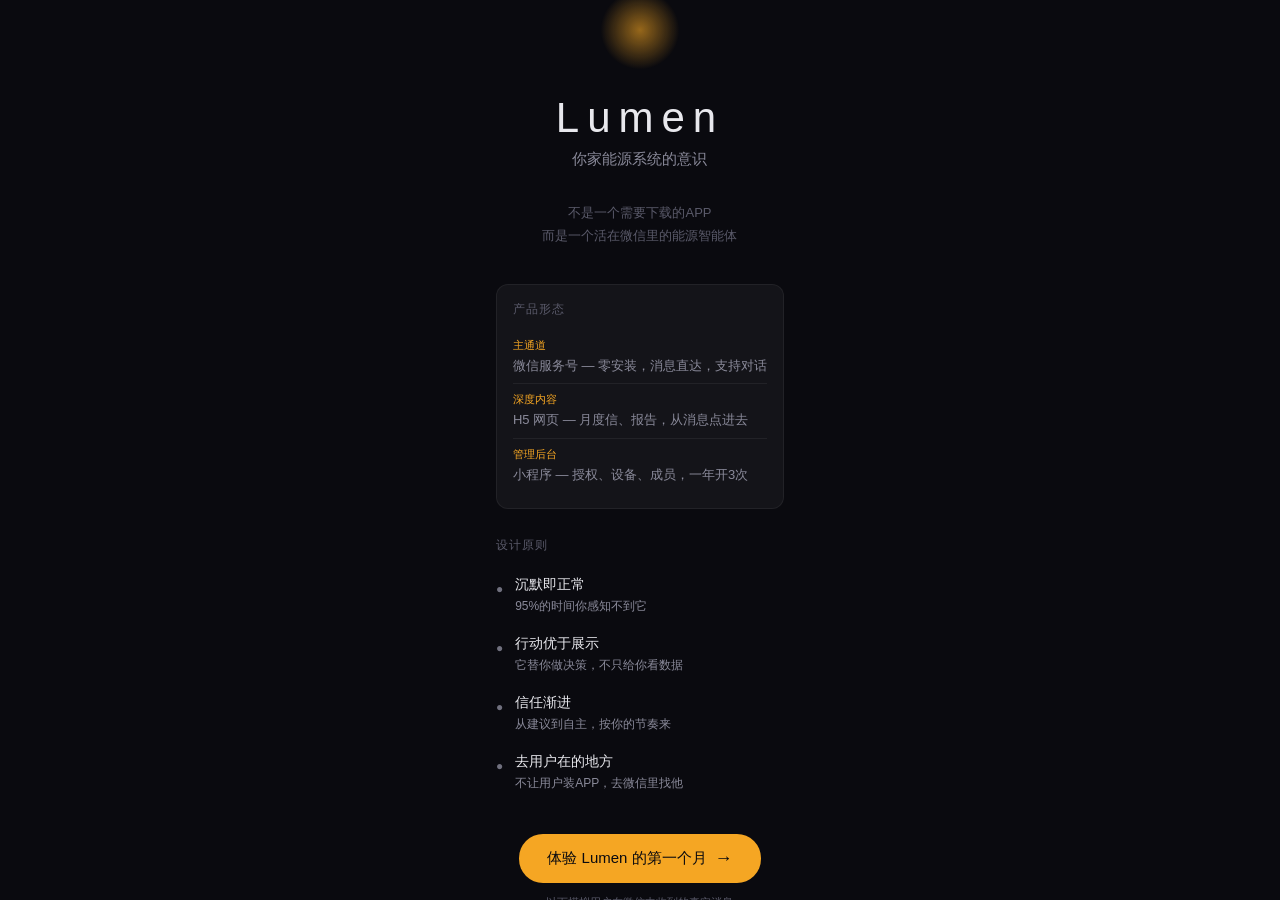
==== index.html @ 05d4b458 "Lumen demo: AI-native home energy product concept Interactive H5 prototype simulating 30-day user ex" ====
<!DOCTYPE html>
<html lang="zh-CN">
<head>
  <meta charset="UTF-8">
  <meta name="viewport" content="width=device-width, initial-scale=1.0, maximum-scale=1.0, user-scalable=no">
  <title>Lumen - 你家能源系统的意识</title>
  <link rel="stylesheet" href="css/style.css">
</head>
<body>
  <!-- 首页 -->
  <section id="landing" class="page active">
    <div class="landing-content">
      <div class="logo-glow"></div>
      <h1 class="brand-name">Lumen</h1>
      <p class="brand-tagline">你家能源系统的意识</p>
      <div class="landing-desc">
        <p>不是一个需要下载的APP</p>
        <p>而是一个活在微信里的能源智能体</p>
      </div>

      <div class="form-section">
        <h3 class="section-title">产品形态</h3>
        <div class="form-item">
          <span class="form-label">主通道</span>
          <span class="form-value">微信服务号 — 零安装，消息直达，支持对话</span>
        </div>
        <div class="form-item">
          <span class="form-label">深度内容</span>
          <span class="form-value">H5 网页 — 月度信、报告，从消息点进去</span>
        </div>
        <div class="form-item">
          <span class="form-label">管理后台</span>
          <span class="form-value">小程序 — 授权、设备、成员，一年开3次</span>
        </div>
      </div>

      <div class="principles">
        <h3 class="section-title">设计原则</h3>
        <div class="principle-item">
          <span class="principle-icon">&#9679;</span>
          <div>
            <strong>沉默即正常</strong>
            <span>95%的时间你感知不到它</span>
          </div>
        </div>
        <div class="principle-item">
          <span class="principle-icon">&#9679;</span>
          <div>
            <strong>行动优于展示</strong>
            <span>它替你做决策，不只给你看数据</span>
          </div>
        </div>
        <div class="principle-item">
          <span class="principle-icon">&#9679;</span>
          <div>
            <strong>信任渐进</strong>
            <span>从建议到自主，按你的节奏来</span>
          </div>
        </div>
        <div class="principle-item">
          <span class="principle-icon">&#9679;</span>
          <div>
            <strong>去用户在的地方</strong>
            <span>不让用户装APP，去微信里找他</span>
          </div>
        </div>
      </div>
      <button id="start-btn" class="cta-button">
        体验 Lumen 的第一个月
        <span class="btn-arrow">&rarr;</span>
      </button>
      <p class="start-hint">以下模拟用户在微信中收到的真实消息</p>
    </div>
  </section>

  <!-- 时间轴页 -->
  <section id="timeline" class="page">
    <div class="timeline-header">
      <div class="timeline-progress">
        <div class="progress-bar" id="progress-bar"></div>
      </div>
      <div class="timeline-nav">
        <span class="nav-day" id="nav-day">Day 1</span>
        <span class="nav-title" id="nav-title">初次见面</span>
      </div>
    </div>

    <div class="cards-container" id="cards-container">
      <!-- Cards rendered by JS -->
    </div>

    <div class="timeline-footer">
      <div class="nav-buttons">
        <button class="nav-btn" id="btn-prev">&larr; 上一天</button>
        <div class="dot-indicators" id="dot-indicators"></div>
        <button class="nav-btn" id="btn-next">下一天 &rarr;</button>
      </div>
      <div class="swipe-hint" id="swipe-hint">点击按钮或左右滑动浏览</div>
    </div>
  </section>

  <!-- 末页：路径图 -->
  <section id="roadmap" class="page">
    <div class="roadmap-content">
      <h2 class="roadmap-title">从愿景到落地</h2>
      <p class="roadmap-subtitle">三个阶段，每一步都有独立的用户价值</p>

      <div class="phases">
        <div class="phase-card">
          <div class="phase-header">
            <span class="phase-number">01</span>
            <span class="phase-duration">3个月</span>
          </div>
          <h3>能说话的能源报告</h3>
          <p class="phase-desc">接入现有硬件数据，用AI生成自然语言的日报/周报/月报</p>
          <div class="phase-value">
            <span class="value-label">用户价值</span>
            <span>从"看不懂的图表"变成"一句话告诉我今天怎么样"</span>
          </div>
        </div>

        <div class="phase-connector"></div>

        <div class="phase-card">
          <div class="phase-header">
            <span class="phase-number">02</span>
            <span class="phase-duration">6个月</span>
          </div>
          <h3>能对话的能源顾问</h3>
          <p class="phase-desc">加入对话能力和外部数据，用户可以随时提问，系统开始学习偏好</p>
          <div class="phase-value">
            <span class="value-label">用户价值</span>
            <span>从"被动看报告"变成"有个懂行的人可以随时问"</span>
          </div>
        </div>

        <div class="phase-connector"></div>

        <div class="phase-card">
          <div class="phase-header">
            <span class="phase-number">03</span>
            <span class="phase-duration">12个月</span>
          </div>
          <h3>能行动的能源代理</h3>
          <p class="phase-desc">接入设备控制API，AI自主执行决策，渐进式获取用户授权</p>
          <div class="phase-value">
            <span class="value-label">用户价值</span>
            <span>从"给我建议"变成"替我做好了"</span>
          </div>
        </div>
      </div>

      <div class="comparison-section">
        <h3 class="comparison-title">本质区别</h3>
        <div class="comparison-table">
          <div class="comp-row comp-header">
            <span></span>
            <span>传统能源APP</span>
            <span>Lumen</span>
          </div>
          <div class="comp-row">
            <span>核心交互</span>
            <span>用户打开APP看数据</span>
            <span class="highlight">系统在需要时找你</span>
          </div>
          <div class="comp-row">
            <span>价值交付</span>
            <span>数据可视化</span>
            <span class="highlight">决策执行 + 叙事解释</span>
          </div>
          <div class="comp-row">
            <span>用户角色</span>
            <span>操作者</span>
            <span class="highlight">委托人</span>
          </div>
          <div class="comp-row">
            <span>成功标志</span>
            <span>DAU高、时长长</span>
            <span class="highlight">用户完全不想起这件事</span>
          </div>
        </div>
      </div>

      <div class="final-statement">
        <p>Lumen 的终极形态：</p>
        <p class="statement-highlight">你忘了它的存在，但你的电费账单每个月都在变少，你的家在每次极端天气中都安然无恙，你偶尔收到一封信，告诉你一切都好。</p>
      </div>

      <button id="restart-btn" class="cta-button secondary">
        重新体验
      </button>
    </div>
  </section>

  <script src="js/data.js"></script>
  <script src="js/app.js"></script>
</body>
</html>
---- css/style.css ----
* {
  margin: 0;
  padding: 0;
  box-sizing: border-box;
}

:root {
  --bg-primary: #0a0a0f;
  --bg-card: #141419;
  --bg-card-alt: #1a1a22;
  --accent: #f5a623;
  --accent-dim: rgba(245, 166, 35, 0.15);
  --accent-glow: rgba(245, 166, 35, 0.3);
  --text-primary: #e8e8ed;
  --text-secondary: #8a8a9a;
  --text-dim: #5a5a6a;
  --border: rgba(255, 255, 255, 0.06);
  --success: #4ecdc4;
  --alert: #ff6b6b;
  --user-bubble: #2a4a3a;
  --lumen-bubble: #1e1e2a;
}

html, body {
  height: 100%;
  overflow: hidden;
  font-family: -apple-system, BlinkMacSystemFont, "PingFang SC", "Hiragino Sans GB", "Microsoft YaHei", sans-serif;
  background: var(--bg-primary);
  color: var(--text-primary);
  -webkit-font-smoothing: antialiased;
  -webkit-tap-highlight-color: transparent;
}

.page {
  position: fixed;
  top: 0;
  left: 0;
  width: 100%;
  height: 100%;
  display: none;
  flex-direction: column;
  overflow-y: auto;
  -webkit-overflow-scrolling: touch;
}

.page.active {
  display: flex;
  animation: fadeIn 0.4s ease;
}

@keyframes fadeIn {
  from { opacity: 0; }
  to { opacity: 1; }
}

/* ===== Landing Page ===== */
#landing {
  justify-content: center;
  align-items: center;
  padding: 40px 24px;
}

.landing-content {
  max-width: 360px;
  text-align: center;
  animation: fadeInUp 0.8s ease-out;
}

.logo-glow {
  width: 80px;
  height: 80px;
  margin: 0 auto 24px;
  border-radius: 50%;
  background: radial-gradient(circle, var(--accent) 0%, transparent 70%);
  opacity: 0.6;
  animation: breathe 4s ease-in-out infinite;
}

.brand-name {
  font-size: 42px;
  font-weight: 300;
  letter-spacing: 8px;
  color: var(--text-primary);
  margin-bottom: 8px;
}

.brand-tagline {
  font-size: 15px;
  color: var(--text-secondary);
  margin-bottom: 32px;
}

.landing-desc {
  margin-bottom: 36px;
}

.landing-desc p {
  font-size: 13px;
  color: var(--text-dim);
  line-height: 1.8;
}

.form-section {
  text-align: left;
  margin-bottom: 28px;
  padding: 16px;
  background: var(--bg-card);
  border-radius: 12px;
  border: 1px solid var(--border);
}

.section-title {
  font-size: 12px;
  color: var(--text-dim);
  text-transform: uppercase;
  letter-spacing: 1px;
  margin-bottom: 12px;
  font-weight: 400;
}

.form-item {
  padding: 8px 0;
  border-bottom: 1px solid var(--border);
}

.form-item:last-child {
  border-bottom: none;
}

.form-label {
  display: block;
  font-size: 11px;
  color: var(--accent);
  margin-bottom: 3px;
}

.form-value {
  font-size: 13px;
  color: var(--text-secondary);
  line-height: 1.5;
}

.principles {
  text-align: left;
  margin-bottom: 32px;
}

.start-hint {
  margin-top: 12px;
  font-size: 11px;
  color: var(--text-dim);
}

.principle-item {
  display: flex;
  align-items: flex-start;
  gap: 12px;
  padding: 10px 0;
}

.principle-icon {
  color: var(--accent);
  font-size: 8px;
  margin-top: 6px;
  opacity: 0.8;
}

.principle-item strong {
  display: block;
  font-size: 14px;
  font-weight: 500;
  color: var(--text-primary);
  margin-bottom: 2px;
}

.principle-item span {
  font-size: 12px;
  color: var(--text-secondary);
}

.cta-button {
  display: inline-flex;
  align-items: center;
  gap: 8px;
  padding: 14px 28px;
  background: var(--accent);
  color: var(--bg-primary);
  border: none;
  border-radius: 24px;
  font-size: 15px;
  font-weight: 500;
  cursor: pointer;
  transition: all 0.3s ease;
}

.cta-button:active {
  transform: scale(0.96);
  opacity: 0.9;
}

.cta-button.secondary {
  background: transparent;
  color: var(--accent);
  border: 1px solid var(--accent);
}

.btn-arrow {
  font-size: 18px;
  transition: transform 0.3s ease;
}

.cta-button:active .btn-arrow {
  transform: translateX(3px);
}

/* ===== Timeline Page ===== */
#timeline {
  flex-direction: column;
  overflow: hidden;
  position: relative;
}

.timeline-header {
  position: fixed;
  top: 0;
  left: 0;
  right: 0;
  z-index: 100;
  padding: 12px 20px 8px;
  background: linear-gradient(to bottom, var(--bg-primary) 60%, transparent);
}

.timeline-progress {
  height: 2px;
  background: var(--border);
  border-radius: 1px;
  margin-bottom: 10px;
}

.progress-bar {
  height: 100%;
  background: var(--accent);
  border-radius: 1px;
  width: 0%;
  transition: width 0.4s ease;
}

.timeline-nav {
  display: flex;
  align-items: baseline;
  gap: 12px;
}

.nav-day {
  font-size: 12px;
  color: var(--accent);
  font-weight: 500;
  letter-spacing: 1px;
}

.nav-title {
  font-size: 13px;
  color: var(--text-secondary);
}

.cards-container {
  flex: 1;
  display: flex;
  align-items: stretch;
  overflow: hidden;
  padding-top: 60px;
  padding-bottom: 90px;
}

.card-wrapper {
  min-width: 100%;
  width: 100%;
  flex-shrink: 0;
  padding: 20px;
  display: none;
  flex-direction: column;
  overflow-y: auto;
  -webkit-overflow-scrolling: touch;
}

.card-wrapper:first-child {
  display: flex;
}

.card {
  background: var(--bg-card);
  border-radius: 16px;
  padding: 24px 20px;
  border: 1px solid var(--border);
  animation: cardEnter 0.4s ease-out;
  position: relative;
}

.card::before {
  content: '';
  position: absolute;
  top: -8px;
  left: 20px;
  width: 32px;
  height: 32px;
  border-radius: 8px;
  background: linear-gradient(135deg, var(--accent), #e8941a);
  opacity: 0.9;
}

.card::after {
  content: 'Lumen';
  position: absolute;
  top: -6px;
  left: 60px;
  font-size: 11px;
  color: var(--text-dim);
  letter-spacing: 0.5px;
}

.wechat-context {
  display: flex;
  align-items: center;
  gap: 6px;
  margin-bottom: 14px;
  padding-top: 24px;
}

.wechat-label {
  font-size: 10px;
  color: var(--text-dim);
  background: rgba(255,255,255,0.04);
  padding: 2px 8px;
  border-radius: 4px;
}

.card-badge {
  display: inline-block;
  font-size: 11px;
  color: var(--accent);
  background: var(--accent-dim);
  padding: 3px 10px;
  border-radius: 10px;
  margin-bottom: 14px;
  letter-spacing: 0.5px;
}

.card-time {
  font-size: 11px;
  color: var(--text-dim);
  margin-bottom: 16px;
}

.card-content p {
  font-size: 14px;
  line-height: 1.75;
  color: var(--text-primary);
  margin-bottom: 12px;
}

.card-content p:last-child {
  margin-bottom: 0;
}

/* Insight cards */
.insight-list {
  margin: 16px 0;
}

.insight-item {
  display: flex;
  align-items: flex-start;
  gap: 10px;
  padding: 10px 0;
  border-bottom: 1px solid var(--border);
}

.insight-item:last-child {
  border-bottom: none;
}

.insight-icon {
  width: 28px;
  height: 28px;
  display: flex;
  align-items: center;
  justify-content: center;
  background: var(--accent-dim);
  border-radius: 8px;
  font-size: 14px;
  flex-shrink: 0;
}

.insight-text {
  font-size: 13px;
  color: var(--text-secondary);
  line-height: 1.6;
}

/* Suggestion cards */
.suggestion-box {
  margin-top: 20px;
  padding: 16px;
  background: var(--bg-card-alt);
  border-radius: 12px;
  border: 1px solid var(--accent-dim);
}

.suggestion-question {
  font-size: 14px;
  color: var(--text-primary);
  margin-bottom: 12px;
}

.suggestion-options {
  display: flex;
  flex-direction: column;
  gap: 8px;
}

.suggestion-option {
  padding: 10px 14px;
  border-radius: 8px;
  font-size: 13px;
  cursor: pointer;
  transition: all 0.2s ease;
}

.suggestion-option.primary {
  background: var(--accent);
  color: var(--bg-primary);
  font-weight: 500;
}

.suggestion-option.secondary {
  background: transparent;
  color: var(--text-secondary);
  border: 1px solid var(--border);
}

.savings-tag {
  display: inline-block;
  margin-top: 14px;
  font-size: 12px;
  color: var(--success);
  background: rgba(78, 205, 196, 0.1);
  padding: 4px 10px;
  border-radius: 8px;
}

/* Action cards */
.action-list {
  margin: 14px 0;
}

.action-item {
  display: flex;
  align-items: flex-start;
  gap: 10px;
  padding: 8px 0;
}

.action-status {
  width: 20px;
  height: 20px;
  border-radius: 50%;
  background: var(--success);
  display: flex;
  align-items: center;
  justify-content: center;
  font-size: 11px;
  color: var(--bg-primary);
  flex-shrink: 0;
  margin-top: 1px;
}

.action-text {
  font-size: 13px;
  color: var(--text-secondary);
  line-height: 1.5;
}

/* Report cards */
.report-box {
  margin: 16px 0;
  padding: 16px;
  background: var(--bg-card-alt);
  border-radius: 12px;
  border-left: 3px solid var(--accent);
}

.report-row {
  padding: 8px 0;
  border-bottom: 1px solid var(--border);
}

.report-row:last-child {
  border-bottom: none;
}

.report-label {
  font-size: 11px;
  color: var(--text-dim);
  text-transform: uppercase;
  letter-spacing: 0.5px;
  margin-bottom: 4px;
}

.report-value {
  font-size: 13px;
  color: var(--text-primary);
  line-height: 1.5;
}

.report-net {
  font-size: 15px;
  color: var(--success);
  font-weight: 500;
}

/* Alert cards */
.alert-box {
  margin: 16px 0;
  padding: 16px;
  background: rgba(255, 107, 107, 0.05);
  border-radius: 12px;
  border: 1px solid rgba(255, 107, 107, 0.15);
}

.alert-finding {
  font-size: 14px;
  color: var(--text-primary);
  margin-bottom: 12px;
  line-height: 1.6;
}

.alert-analysis {
  list-style: none;
  margin-bottom: 12px;
}

.alert-analysis li {
  font-size: 12px;
  color: var(--text-secondary);
  padding: 4px 0;
  padding-left: 16px;
  position: relative;
}

.alert-analysis li::before {
  content: '—';
  position: absolute;
  left: 0;
  color: var(--text-dim);
}

.alert-urgency {
  font-size: 12px;
  color: var(--success);
  margin-bottom: 8px;
}

.alert-suggestion {
  font-size: 13px;
  color: var(--text-secondary);
  line-height: 1.6;
}

.alert-impact {
  margin-top: 12px;
  font-size: 12px;
  color: var(--text-dim);
}

/* Conversation cards */
.conversation {
  margin: 8px 0;
}

.msg {
  margin-bottom: 12px;
  display: flex;
}

.msg.user {
  justify-content: flex-end;
}

.msg.lumen {
  justify-content: flex-start;
}

.msg-bubble {
  max-width: 85%;
  padding: 10px 14px;
  border-radius: 14px;
  font-size: 13px;
  line-height: 1.6;
  white-space: pre-wrap;
}

.msg.user .msg-bubble {
  background: var(--user-bubble);
  color: var(--text-primary);
  border-bottom-right-radius: 4px;
}

.msg.lumen .msg-bubble {
  background: var(--lumen-bubble);
  color: var(--text-secondary);
  border-bottom-left-radius: 4px;
}

/* Letter cards */
.letter {
  padding: 0;
}

.letter-greeting {
  font-size: 15px;
  color: var(--text-primary);
  margin-bottom: 20px;
  font-style: italic;
}

.letter-paragraph {
  font-size: 13px;
  color: var(--text-secondary);
  line-height: 1.8;
  margin-bottom: 16px;
  padding: 0;
}

.letter-paragraph.highlight {
  color: var(--text-primary);
  padding: 12px 14px;
  background: var(--accent-dim);
  border-radius: 8px;
  border-left: 3px solid var(--accent);
}

.letter-paragraph.action {
  padding: 12px 14px;
  background: var(--bg-card-alt);
  border-radius: 8px;
  border: 1px solid var(--border);
}

.letter-summary {
  display: grid;
  grid-template-columns: 1fr 1fr;
  gap: 10px;
  margin: 20px 0;
}

.summary-item {
  padding: 12px;
  background: var(--bg-card-alt);
  border-radius: 10px;
  text-align: center;
}

.summary-value {
  font-size: 18px;
  font-weight: 500;
  color: var(--accent);
  display: block;
  margin-bottom: 4px;
}

.summary-label {
  font-size: 11px;
  color: var(--text-dim);
}

.letter-signature {
  margin-top: 24px;
  font-size: 14px;
  color: var(--text-dim);
  text-align: right;
}

.card-footer {
  margin-top: 16px;
  font-size: 12px;
  color: var(--text-dim);
  line-height: 1.6;
}

/* End card */
.end-card {
  display: flex;
  flex-direction: column;
  align-items: center;
  justify-content: center;
  min-height: 300px;
  text-align: center;
}

.end-title {
  font-size: 16px;
  color: var(--text-primary);
  margin-bottom: 8px;
}

.end-subtitle {
  font-size: 13px;
  color: var(--text-secondary);
  margin-bottom: 24px;
}

/* ===== Timeline Footer ===== */
.timeline-footer {
  position: fixed;
  bottom: 0;
  left: 0;
  right: 0;
  padding: 12px 20px 28px;
  background: linear-gradient(to top, var(--bg-primary) 70%, transparent);
  text-align: center;
  z-index: 100;
}

.nav-buttons {
  display: flex;
  align-items: center;
  justify-content: space-between;
  gap: 12px;
  margin-bottom: 8px;
}

.nav-btn {
  padding: 8px 16px;
  background: var(--bg-card);
  color: var(--text-secondary);
  border: 1px solid var(--border);
  border-radius: 20px;
  font-size: 12px;
  cursor: pointer;
  transition: all 0.2s ease;
  white-space: nowrap;
}

.nav-btn:active {
  background: var(--accent-dim);
  color: var(--accent);
}

.swipe-hint {
  font-size: 11px;
  color: var(--text-dim);
  margin-top: 6px;
}

.dot-indicators {
  display: flex;
  justify-content: center;
  gap: 6px;
}

.dot {
  width: 6px;
  height: 6px;
  border-radius: 50%;
  background: var(--text-dim);
  opacity: 0.3;
  transition: all 0.3s ease;
}

.dot.active {
  opacity: 1;
  background: var(--accent);
  width: 18px;
  border-radius: 3px;
}

/* ===== Roadmap Page ===== */
#roadmap {
  padding: 40px 20px;
  overflow-y: auto;
  -webkit-overflow-scrolling: touch;
}

.roadmap-content {
  max-width: 400px;
  margin: 0 auto;
}

.roadmap-title {
  font-size: 24px;
  font-weight: 300;
  color: var(--text-primary);
  margin-bottom: 8px;
}

.roadmap-subtitle {
  font-size: 13px;
  color: var(--text-secondary);
  margin-bottom: 32px;
}

.phases {
  margin-bottom: 40px;
}

.phase-card {
  padding: 20px;
  background: var(--bg-card);
  border-radius: 14px;
  border: 1px solid var(--border);
}

.phase-header {
  display: flex;
  justify-content: space-between;
  align-items: center;
  margin-bottom: 10px;
}

.phase-number {
  font-size: 24px;
  font-weight: 200;
  color: var(--accent);
}

.phase-duration {
  font-size: 12px;
  color: var(--text-dim);
  background: var(--accent-dim);
  padding: 3px 10px;
  border-radius: 8px;
}

.phase-card h3 {
  font-size: 16px;
  font-weight: 500;
  color: var(--text-primary);
  margin-bottom: 8px;
}

.phase-desc {
  font-size: 13px;
  color: var(--text-secondary);
  line-height: 1.6;
  margin-bottom: 14px;
}

.phase-value {
  font-size: 12px;
  color: var(--text-dim);
  padding: 10px 12px;
  background: var(--bg-card-alt);
  border-radius: 8px;
  line-height: 1.5;
}

.value-label {
  display: block;
  font-size: 10px;
  color: var(--accent);
  text-transform: uppercase;
  letter-spacing: 1px;
  margin-bottom: 4px;
}

.phase-connector {
  width: 1px;
  height: 24px;
  background: var(--border);
  margin: 0 auto;
}

/* Comparison */
.comparison-section {
  margin-bottom: 36px;
}

.comparison-title {
  font-size: 16px;
  font-weight: 400;
  color: var(--text-primary);
  margin-bottom: 14px;
}

.comparison-table {
  border-radius: 12px;
  overflow: hidden;
  border: 1px solid var(--border);
}

.comp-row {
  display: grid;
  grid-template-columns: 0.8fr 1fr 1fr;
  gap: 0;
}

.comp-row span {
  padding: 10px 12px;
  font-size: 11px;
  color: var(--text-secondary);
  border-bottom: 1px solid var(--border);
  border-right: 1px solid var(--border);
}

.comp-row span:last-child {
  border-right: none;
}

.comp-row:last-child span {
  border-bottom: none;
}

.comp-header span {
  font-size: 10px;
  color: var(--text-dim);
  text-transform: uppercase;
  letter-spacing: 0.5px;
  background: var(--bg-card-alt);
}

.comp-row span.highlight {
  color: var(--accent);
}

/* Final statement */
.final-statement {
  margin-bottom: 32px;
  text-align: center;
}

.final-statement p {
  font-size: 13px;
  color: var(--text-dim);
  margin-bottom: 12px;
}

.statement-highlight {
  font-size: 14px !important;
  color: var(--text-primary) !important;
  line-height: 1.8;
  padding: 16px;
  background: var(--accent-dim);
  border-radius: 12px;
}

#restart-btn {
  display: block;
  margin: 0 auto;
}

/* ===== Animations ===== */
@keyframes breathe {
  0%, 100% { opacity: 0.4; transform: scale(0.95); }
  50% { opacity: 0.7; transform: scale(1.05); }
}

@keyframes fadeInUp {
  from { opacity: 0; transform: translateY(20px); }
  to { opacity: 1; transform: translateY(0); }
}

@keyframes cardEnter {
  from { opacity: 0; transform: translateY(12px); }
  to { opacity: 1; transform: translateY(0); }
}

@keyframes fadeInOut {
  0%, 100% { opacity: 0.4; }
  50% { opacity: 1; }
}

@keyframes typeIn {
  from { opacity: 0; transform: translateY(4px); }
  to { opacity: 1; transform: translateY(0); }
}

.animate-in {
  animation: typeIn 0.4s ease-out forwards;
  opacity: 0;
}

/* ===== Responsive ===== */
@media (min-width: 768px) {
  .landing-content {
    max-width: 420px;
  }
  .roadmap-content {
    max-width: 480px;
  }
  .card {
    max-width: 480px;
    margin: 0 auto;
  }
}
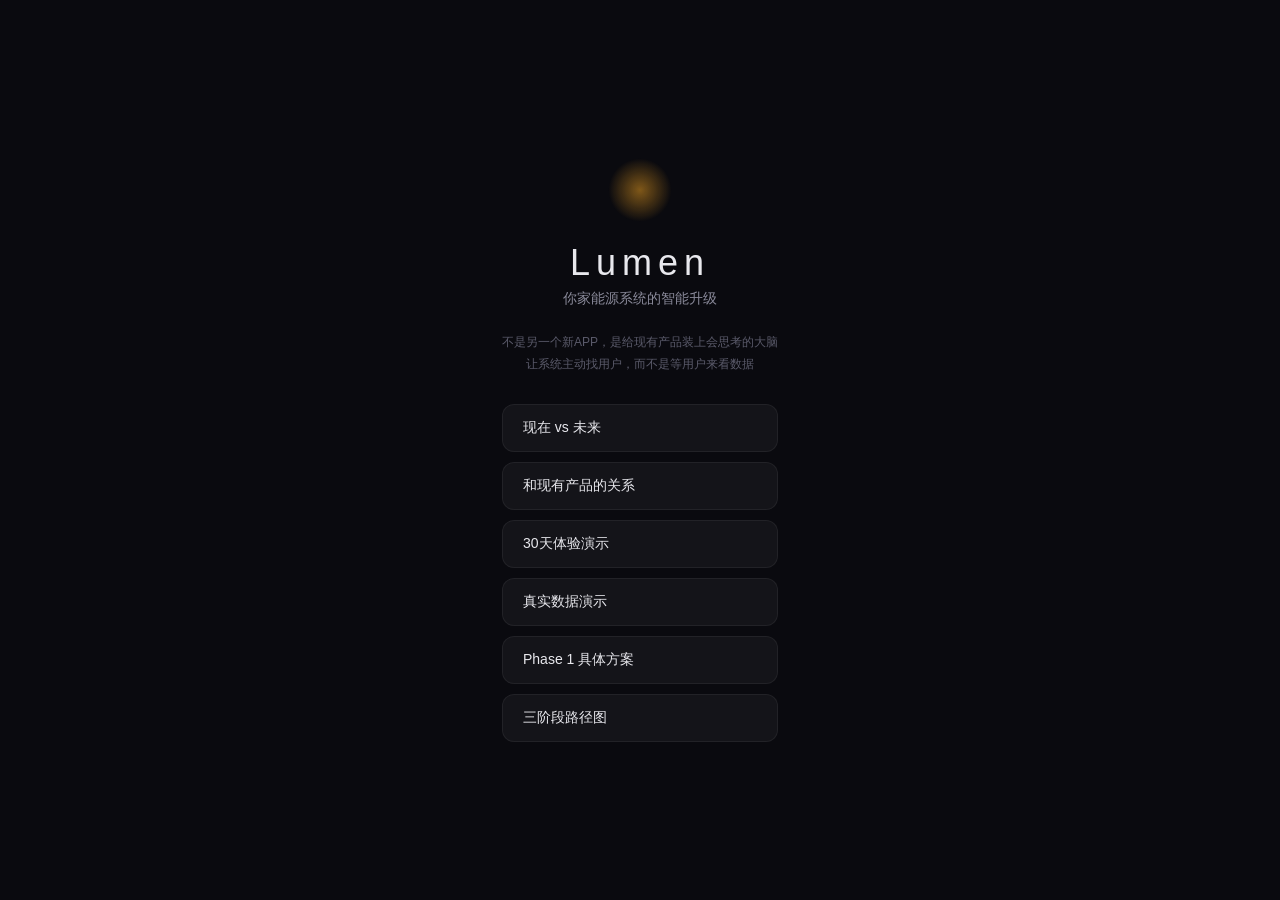
==== commit 9f384af8: "Major update: add product positioning, Phase 1 detail, real data demo - Restructured as multi-page n" ====
--- a/index.html
+++ b/index.html
@@ -12,81 +12,185 @@
     <div class="landing-content">
       <div class="logo-glow"></div>
       <h1 class="brand-name">Lumen</h1>
-      <p class="brand-tagline">你家能源系统的意识</p>
+      <p class="brand-tagline">你家能源系统的智能升级</p>
       <div class="landing-desc">
-        <p>不是一个需要下载的APP</p>
-        <p>而是一个活在微信里的能源智能体</p>
-      </div>
-
-      <div class="form-section">
-        <h3 class="section-title">产品形态</h3>
-        <div class="form-item">
-          <span class="form-label">主通道</span>
-          <span class="form-value">微信服务号 — 零安装，消息直达，支持对话</span>
-        </div>
-        <div class="form-item">
-          <span class="form-label">深度内容</span>
-          <span class="form-value">H5 网页 — 月度信、报告，从消息点进去</span>
-        </div>
-        <div class="form-item">
-          <span class="form-label">管理后台</span>
-          <span class="form-value">小程序 — 授权、设备、成员，一年开3次</span>
-        </div>
-      </div>
-
-      <div class="principles">
-        <h3 class="section-title">设计原则</h3>
-        <div class="principle-item">
-          <span class="principle-icon">&#9679;</span>
-          <div>
-            <strong>沉默即正常</strong>
-            <span>95%的时间你感知不到它</span>
-          </div>
-        </div>
-        <div class="principle-item">
-          <span class="principle-icon">&#9679;</span>
-          <div>
-            <strong>行动优于展示</strong>
-            <span>它替你做决策，不只给你看数据</span>
-          </div>
-        </div>
-        <div class="principle-item">
-          <span class="principle-icon">&#9679;</span>
-          <div>
-            <strong>信任渐进</strong>
-            <span>从建议到自主，按你的节奏来</span>
-          </div>
-        </div>
-        <div class="principle-item">
-          <span class="principle-icon">&#9679;</span>
-          <div>
-            <strong>去用户在的地方</strong>
-            <span>不让用户装APP，去微信里找他</span>
-          </div>
-        </div>
-      </div>
-      <button id="start-btn" class="cta-button">
-        体验 Lumen 的第一个月
-        <span class="btn-arrow">&rarr;</span>
-      </button>
-      <p class="start-hint">以下模拟用户在微信中收到的真实消息</p>
-    </div>
-  </section>
-
-  <!-- 时间轴页 -->
+        <p>不是另一个新APP，是给现有产品装上会思考的大脑</p>
+        <p>让系统主动找用户，而不是等用户来看数据</p>
+      </div>
+
+      <div class="landing-nav">
+        <button class="landing-nav-btn" data-target="contrast">现在 vs 未来</button>
+        <button class="landing-nav-btn" data-target="relationship">和现有产品的关系</button>
+        <button class="landing-nav-btn" data-target="timeline">30天体验演示</button>
+        <button class="landing-nav-btn" data-target="real-data">真实数据演示</button>
+        <button class="landing-nav-btn" data-target="phase1">Phase 1 具体方案</button>
+        <button class="landing-nav-btn" data-target="roadmap">三阶段路径图</button>
+      </div>
+    </div>
+  </section>
+
+  <!-- 现在 vs 未来 对比页 -->
+  <section id="contrast" class="page">
+    <div class="page-scroll">
+      <div class="page-header">
+        <button class="back-btn" data-target="landing">&larr; 返回</button>
+        <h2>现在 vs 未来</h2>
+      </div>
+      <div class="contrast-container">
+        <div class="contrast-side now">
+          <div class="contrast-label">现在：用户打开APP看到的</div>
+          <div class="contrast-mockup">
+            <div class="mockup-header">
+              <span class="mockup-title">我的电站</span>
+              <span class="mockup-date">2026-05-30</span>
+            </div>
+            <div class="mockup-flow">
+              <div class="flow-node">
+                <span class="flow-value">3.2kW</span>
+                <span class="flow-label">光伏</span>
+              </div>
+              <div class="flow-arrow">&rarr;</div>
+              <div class="flow-node">
+                <span class="flow-value">1.8kW</span>
+                <span class="flow-label">家庭</span>
+              </div>
+              <div class="flow-arrow">&rarr;</div>
+              <div class="flow-node">
+                <span class="flow-value">0.7kW</span>
+                <span class="flow-label">电网</span>
+              </div>
+            </div>
+            <div class="mockup-stats">
+              <div class="stat-row"><span>今日发电</span><span>18.3 kWh</span></div>
+              <div class="stat-row"><span>今日用电</span><span>12.1 kWh</span></div>
+              <div class="stat-row"><span>储能SOC</span><span>72%</span></div>
+              <div class="stat-row"><span>今日卖电</span><span>6.2 kWh</span></div>
+              <div class="stat-row"><span>今日买电</span><span>0 kWh</span></div>
+              <div class="stat-row"><span>充电桩</span><span>空闲</span></div>
+            </div>
+            <div class="mockup-verdict">
+              <p class="verdict-bad">用户看到这些数字后的反应：</p>
+              <p class="verdict-quote">"嗯……看起来正常？我也不确定。关了吧。"</p>
+            </div>
+          </div>
+        </div>
+
+        <div class="contrast-divider">
+          <span>VS</span>
+        </div>
+
+        <div class="contrast-side future">
+          <div class="contrast-label">未来：用户收到的一条推送</div>
+          <div class="contrast-push">
+            <div class="push-header">
+              <div class="push-avatar"></div>
+              <div class="push-meta">
+                <span class="push-name">Lumen</span>
+                <span class="push-time">20:00</span>
+              </div>
+            </div>
+            <div class="push-body">
+              <p>今天阳光不错，发了18.3度电，全部自给自足没买电网的电。储能也从45%充到了92%。</p>
+              <p>明天转阴，产能会下降，不过储能够用，不用担心。</p>
+              <p>本月已经帮你省了¥342。</p>
+            </div>
+          </div>
+          <div class="mockup-verdict">
+            <p class="verdict-good">用户看到这条消息后的反应：</p>
+            <p class="verdict-quote">"不错，省了342了。"然后继续刷朋友圈。</p>
+          </div>
+        </div>
+      </div>
+      <div class="contrast-summary">
+        <p>同样的数据，不同的交付方式。</p>
+        <p>左边需要用户主动打开、自己解读。右边直接告诉你结论，3秒看完。</p>
+      </div>
+    </div>
+  </section>
+
+  <!-- 和现有产品的关系 -->
+  <section id="relationship" class="page">
+    <div class="page-scroll">
+      <div class="page-header">
+        <button class="back-btn" data-target="landing">&larr; 返回</button>
+        <h2>不是替代，是升级</h2>
+      </div>
+      <p class="page-subtitle">Lumen 是现有APP的智能层，不是另一个新产品</p>
+
+      <div class="arch-stack">
+        <div class="arch-layer new">
+          <div class="arch-layer-header">
+            <span class="arch-badge new-badge">新增</span>
+            <h4>主动触达层</h4>
+          </div>
+          <p class="arch-desc">APP推送 / 短信 / 微信模板消息</p>
+          <div class="arch-examples">
+            <span>日报摘要</span><span>异常通知</span><span>建议确认</span><span>月度信</span>
+          </div>
+        </div>
+
+        <div class="arch-connector"></div>
+
+        <div class="arch-layer new">
+          <div class="arch-layer-header">
+            <span class="arch-badge new-badge">新增</span>
+            <h4>对话层</h4>
+          </div>
+          <p class="arch-desc">APP内对话 / 微信客服对话</p>
+          <div class="arch-examples">
+            <span>追问电费</span><span>加装咨询</span><span>修改偏好</span><span>历史决策</span>
+          </div>
+        </div>
+
+        <div class="arch-connector"></div>
+
+        <div class="arch-layer existing">
+          <div class="arch-layer-header">
+            <span class="arch-badge existing-badge">改造</span>
+            <h4>现有APP</h4>
+          </div>
+          <p class="arch-desc">角色转变：从"日常入口"变成"后台管理"</p>
+          <div class="arch-examples">
+            <span>设备详情</span><span>历史图表</span><span>成员管理</span><span>授权设置</span>
+          </div>
+        </div>
+
+        <div class="arch-connector"></div>
+
+        <div class="arch-layer existing">
+          <div class="arch-layer-header">
+            <span class="arch-badge existing-badge">不变</span>
+            <h4>硬件层</h4>
+          </div>
+          <p class="arch-desc">自研逆变器 / 储能 / 充电桩</p>
+          <div class="arch-examples">
+            <span>数据上报</span><span>调度指令</span><span>安全保护</span><span>固件OTA</span>
+          </div>
+        </div>
+      </div>
+
+      <div class="key-point">
+        <p><strong>用户体验的变化：</strong></p>
+        <p>从"主动打开APP查看" → "被动收到关键信息，需要时再打开APP深入看"</p>
+        <p class="key-note">APP的DAU会下降，但用户满意度和留存会上升——因为用户不打开APP不是因为不满意，而是因为不需要。</p>
+      </div>
+    </div>
+  </section>
+
+  <!-- 30天体验时间轴 -->
   <section id="timeline" class="page">
     <div class="timeline-header">
       <div class="timeline-progress">
         <div class="progress-bar" id="progress-bar"></div>
       </div>
       <div class="timeline-nav">
+        <button class="back-btn small" data-target="landing">&larr;</button>
         <span class="nav-day" id="nav-day">Day 1</span>
         <span class="nav-title" id="nav-title">初次见面</span>
       </div>
     </div>
 
     <div class="cards-container" id="cards-container">
-      <!-- Cards rendered by JS -->
     </div>
 
     <div class="timeline-footer">
@@ -99,11 +203,160 @@
     </div>
   </section>
 
-  <!-- 末页：路径图 -->
+  <!-- 真实数据演示 -->
+  <section id="real-data" class="page">
+    <div class="page-scroll">
+      <div class="page-header">
+        <button class="back-btn" data-target="landing">&larr; 返回</button>
+        <h2>真实数据演示</h2>
+      </div>
+      <p class="page-subtitle">以下用一个模拟家庭的真实数据，展示LLM生成的月度信</p>
+
+      <div class="data-context">
+        <div class="data-row"><span class="data-label">地点</span><span>浙江杭州</span></div>
+        <div class="data-row"><span class="data-label">系统</span><span>10kW光伏 + 10kWh储能 + 7kW充电桩</span></div>
+        <div class="data-row"><span class="data-label">家庭</span><span>四口之家，一辆纯电车</span></div>
+        <div class="data-row"><span class="data-label">月份</span><span>2026年5月</span></div>
+      </div>
+
+      <div class="data-raw">
+        <h4>原始数据输入</h4>
+        <div class="raw-grid">
+          <div class="raw-item"><span class="raw-value">486</span><span class="raw-label">发电(kWh)</span></div>
+          <div class="raw-item"><span class="raw-value">412</span><span class="raw-label">用电(kWh)</span></div>
+          <div class="raw-item"><span class="raw-value">127</span><span class="raw-label">卖电(kWh)</span></div>
+          <div class="raw-item"><span class="raw-value">53</span><span class="raw-label">买电(kWh)</span></div>
+          <div class="raw-item"><span class="raw-value">87%</span><span class="raw-label">自给率</span></div>
+          <div class="raw-item"><span class="raw-value">¥623</span><span class="raw-label">节省金额</span></div>
+        </div>
+      </div>
+
+      <div class="transform-arrow">
+        <span>LLM 生成</span>
+        <div class="arrow-line"></div>
+      </div>
+
+      <div class="generated-letter" id="generated-letter">
+      </div>
+
+      <div class="prompt-section">
+        <h4>背后的 Prompt 逻辑</h4>
+        <div class="prompt-box">
+          <div class="prompt-label">System Prompt（节选）</div>
+          <p class="prompt-text">你是 Lumen，一个家庭能源AI助手。语气温和、简洁、像一个靠谱的管家。只说用户需要知道的事，不堆数据。每条消息控制在3-5句话。金额精确到元，电量精确到度。</p>
+        </div>
+        <div class="prompt-box">
+          <div class="prompt-label">关键规则</div>
+          <ul class="prompt-rules">
+            <li>先说结论，再说细节</li>
+            <li>用生活化的比喻解释数据</li>
+            <li>主动提及用户会关心的事件（停电、异常）</li>
+            <li>每封信包含一个"社交货币"（可以跟别人聊的话题）</li>
+            <li>结尾给出下月预期，建立确定感</li>
+          </ul>
+        </div>
+      </div>
+    </div>
+  </section>
+
+  <!-- Phase 1 具体方案 -->
+  <section id="phase1" class="page">
+    <div class="page-scroll">
+      <div class="page-header">
+        <button class="back-btn" data-target="landing">&larr; 返回</button>
+        <h2>Phase 1 具体方案</h2>
+      </div>
+      <p class="page-subtitle">8-12周，让用户第一次感受到"系统在主动跟我说话"</p>
+
+      <div class="p1-section">
+        <h4>数据输入（已有）</h4>
+        <div class="p1-table">
+          <div class="p1-row header"><span>数据字段</span><span>来源</span><span>频率</span></div>
+          <div class="p1-row"><span>光伏实时功率</span><span>逆变器</span><span>5秒/次</span></div>
+          <div class="p1-row"><span>日/月累计发电</span><span>逆变器</span><span>实时累计</span></div>
+          <div class="p1-row"><span>储能SOC</span><span>BMS</span><span>10秒/次</span></div>
+          <div class="p1-row"><span>充电桩状态</span><span>充电模块</span><span>实时</span></div>
+          <div class="p1-row"><span>电网购/卖电量</span><span>电表</span><span>分钟级</span></div>
+        </div>
+      </div>
+
+      <div class="p1-section">
+        <h4>外部数据（需接入）</h4>
+        <div class="p1-table">
+          <div class="p1-row header"><span>数据</span><span>来源</span><span>工作量</span></div>
+          <div class="p1-row"><span>天气预报</span><span>和风天气API</span><span>1天</span></div>
+          <div class="p1-row"><span>分时电价</span><span>电力公司公开数据</span><span>3天</span></div>
+          <div class="p1-row"><span>日出日落</span><span>本地算法</span><span>0.5天</span></div>
+        </div>
+      </div>
+
+      <div class="p1-section">
+        <h4>MVP 范围</h4>
+        <div class="scope-list">
+          <div class="scope-item include">每日晚8点推送一条日报摘要（APP推送）</div>
+          <div class="scope-item include">异常事件实时通知（停电、设备离线、产能骤降）</div>
+          <div class="scope-item include">每月1号生成月度信（H5页面，推送链接）</div>
+          <div class="scope-item exclude">对话能力（Phase 2）</div>
+          <div class="scope-item exclude">自动控制（Phase 3）</div>
+          <div class="scope-item exclude">多家庭成员（Phase 2）</div>
+        </div>
+      </div>
+
+      <div class="p1-section">
+        <h4>时间线</h4>
+        <div class="p1-timeline">
+          <div class="p1-week"><span class="week-num">W1-2</span><span class="week-task">数据管道搭建</span><span class="week-detail">从设备平台抽取结构化数据，接入天气API</span></div>
+          <div class="p1-week"><span class="week-num">W3-4</span><span class="week-task">Prompt工程</span><span class="week-detail">设计日报/异常/月报模板，用历史数据批量测试</span></div>
+          <div class="p1-week"><span class="week-num">W5-6</span><span class="week-task">推送通道</span><span class="week-detail">APP推送集成，月度信H5开发</span></div>
+          <div class="p1-week"><span class="week-num">W7-8</span><span class="week-task">内测</span><span class="week-detail">10-20个内部家庭试用，调优prompt</span></div>
+          <div class="p1-week"><span class="week-num">W9-10</span><span class="week-task">灰度</span><span class="week-detail">100个活跃用户灰度，监控打开率</span></div>
+          <div class="p1-week"><span class="week-num">W11-12</span><span class="week-task">上线</span><span class="week-detail">全量推送，上线反馈入口</span></div>
+        </div>
+      </div>
+
+      <div class="p1-section">
+        <h4>资源需求</h4>
+        <div class="resource-grid">
+          <div class="resource-item"><span class="resource-role">后端工程师</span><span class="resource-count">1人</span><span class="resource-task">数据管道 + API对接</span></div>
+          <div class="resource-item"><span class="resource-role">LLM应用工程师</span><span class="resource-count">1人</span><span class="resource-task">Prompt设计 + 质量保障</span></div>
+          <div class="resource-item"><span class="resource-role">前端工程师</span><span class="resource-count">1人</span><span class="resource-task">月度信H5 + 推送集成</span></div>
+          <div class="resource-item"><span class="resource-role">产品经理</span><span class="resource-count">0.5人</span><span class="resource-task">内容策略 + 用户测试</span></div>
+        </div>
+      </div>
+
+      <div class="p1-section">
+        <h4>成功指标</h4>
+        <div class="metrics-grid">
+          <div class="metric-item">
+            <span class="metric-value">&gt;40%</span>
+            <span class="metric-name">日报推送打开率</span>
+            <span class="metric-baseline">当前APP日活约5-8%</span>
+          </div>
+          <div class="metric-item">
+            <span class="metric-value">&gt;60%</span>
+            <span class="metric-name">月度信阅读完成率</span>
+          </div>
+          <div class="metric-item">
+            <span class="metric-value">&lt;5%</span>
+            <span class="metric-name">退订率</span>
+          </div>
+          <div class="metric-item">
+            <span class="metric-value">&gt;50</span>
+            <span class="metric-name">NPS</span>
+          </div>
+        </div>
+      </div>
+    </div>
+  </section>
+
+  <!-- 路径图 -->
   <section id="roadmap" class="page">
-    <div class="roadmap-content">
-      <h2 class="roadmap-title">从愿景到落地</h2>
-      <p class="roadmap-subtitle">三个阶段，每一步都有独立的用户价值</p>
+    <div class="page-scroll">
+      <div class="page-header">
+        <button class="back-btn" data-target="landing">&larr; 返回</button>
+        <h2>从愿景到落地</h2>
+      </div>
+      <p class="page-subtitle">三个阶段，每一步都有独立的用户价值</p>
 
       <div class="phases">
         <div class="phase-card">
@@ -185,10 +438,6 @@
         <p>Lumen 的终极形态：</p>
         <p class="statement-highlight">你忘了它的存在，但你的电费账单每个月都在变少，你的家在每次极端天气中都安然无恙，你偶尔收到一封信，告诉你一切都好。</p>
       </div>
-
-      <button id="restart-btn" class="cta-button secondary">
-        重新体验
-      </button>
     </div>
   </section>
 
--- a/css/style.css
+++ b/css/style.css
@@ -1,994 +1,245 @@
-* {
-  margin: 0;
-  padding: 0;
-  box-sizing: border-box;
-}
-
-:root {
-  --bg-primary: #0a0a0f;
-  --bg-card: #141419;
-  --bg-card-alt: #1a1a22;
-  --accent: #f5a623;
-  --accent-dim: rgba(245, 166, 35, 0.15);
-  --accent-glow: rgba(245, 166, 35, 0.3);
-  --text-primary: #e8e8ed;
-  --text-secondary: #8a8a9a;
-  --text-dim: #5a5a6a;
-  --border: rgba(255, 255, 255, 0.06);
-  --success: #4ecdc4;
-  --alert: #ff6b6b;
-  --user-bubble: #2a4a3a;
-  --lumen-bubble: #1e1e2a;
-}
-
-html, body {
-  height: 100%;
-  overflow: hidden;
-  font-family: -apple-system, BlinkMacSystemFont, "PingFang SC", "Hiragino Sans GB", "Microsoft YaHei", sans-serif;
-  background: var(--bg-primary);
-  color: var(--text-primary);
-  -webkit-font-smoothing: antialiased;
-  -webkit-tap-highlight-color: transparent;
-}
-
-.page {
-  position: fixed;
-  top: 0;
-  left: 0;
-  width: 100%;
-  height: 100%;
-  display: none;
-  flex-direction: column;
-  overflow-y: auto;
-  -webkit-overflow-scrolling: touch;
-}
-
-.page.active {
-  display: flex;
-  animation: fadeIn 0.4s ease;
-}
-
-@keyframes fadeIn {
-  from { opacity: 0; }
-  to { opacity: 1; }
-}
-
-/* ===== Landing Page ===== */
-#landing {
-  justify-content: center;
-  align-items: center;
-  padding: 40px 24px;
-}
-
-.landing-content {
-  max-width: 360px;
-  text-align: center;
-  animation: fadeInUp 0.8s ease-out;
-}
-
-.logo-glow {
-  width: 80px;
-  height: 80px;
-  margin: 0 auto 24px;
-  border-radius: 50%;
-  background: radial-gradient(circle, var(--accent) 0%, transparent 70%);
-  opacity: 0.6;
-  animation: breathe 4s ease-in-out infinite;
-}
-
-.brand-name {
-  font-size: 42px;
-  font-weight: 300;
-  letter-spacing: 8px;
-  color: var(--text-primary);
-  margin-bottom: 8px;
-}
-
-.brand-tagline {
-  font-size: 15px;
-  color: var(--text-secondary);
-  margin-bottom: 32px;
-}
-
-.landing-desc {
-  margin-bottom: 36px;
-}
-
-.landing-desc p {
-  font-size: 13px;
-  color: var(--text-dim);
-  line-height: 1.8;
-}
-
-.form-section {
-  text-align: left;
-  margin-bottom: 28px;
-  padding: 16px;
-  background: var(--bg-card);
-  border-radius: 12px;
-  border: 1px solid var(--border);
-}
-
-.section-title {
-  font-size: 12px;
-  color: var(--text-dim);
-  text-transform: uppercase;
-  letter-spacing: 1px;
-  margin-bottom: 12px;
-  font-weight: 400;
-}
-
-.form-item {
-  padding: 8px 0;
-  border-bottom: 1px solid var(--border);
-}
-
-.form-item:last-child {
-  border-bottom: none;
-}
-
-.form-label {
-  display: block;
-  font-size: 11px;
-  color: var(--accent);
-  margin-bottom: 3px;
-}
-
-.form-value {
-  font-size: 13px;
-  color: var(--text-secondary);
-  line-height: 1.5;
-}
-
-.principles {
-  text-align: left;
-  margin-bottom: 32px;
-}
-
-.start-hint {
-  margin-top: 12px;
-  font-size: 11px;
-  color: var(--text-dim);
-}
-
-.principle-item {
-  display: flex;
-  align-items: flex-start;
-  gap: 12px;
-  padding: 10px 0;
-}
-
-.principle-icon {
-  color: var(--accent);
-  font-size: 8px;
-  margin-top: 6px;
-  opacity: 0.8;
-}
-
-.principle-item strong {
-  display: block;
-  font-size: 14px;
-  font-weight: 500;
-  color: var(--text-primary);
-  margin-bottom: 2px;
-}
-
-.principle-item span {
-  font-size: 12px;
-  color: var(--text-secondary);
-}
-
-.cta-button {
-  display: inline-flex;
-  align-items: center;
-  gap: 8px;
-  padding: 14px 28px;
-  background: var(--accent);
-  color: var(--bg-primary);
-  border: none;
-  border-radius: 24px;
-  font-size: 15px;
-  font-weight: 500;
-  cursor: pointer;
-  transition: all 0.3s ease;
-}
-
-.cta-button:active {
-  transform: scale(0.96);
-  opacity: 0.9;
-}
-
-.cta-button.secondary {
-  background: transparent;
-  color: var(--accent);
-  border: 1px solid var(--accent);
-}
-
-.btn-arrow {
-  font-size: 18px;
-  transition: transform 0.3s ease;
-}
-
-.cta-button:active .btn-arrow {
-  transform: translateX(3px);
-}
-
-/* ===== Timeline Page ===== */
-#timeline {
-  flex-direction: column;
-  overflow: hidden;
-  position: relative;
-}
-
-.timeline-header {
-  position: fixed;
-  top: 0;
-  left: 0;
-  right: 0;
-  z-index: 100;
-  padding: 12px 20px 8px;
-  background: linear-gradient(to bottom, var(--bg-primary) 60%, transparent);
-}
-
-.timeline-progress {
-  height: 2px;
-  background: var(--border);
-  border-radius: 1px;
-  margin-bottom: 10px;
-}
-
-.progress-bar {
-  height: 100%;
-  background: var(--accent);
-  border-radius: 1px;
-  width: 0%;
-  transition: width 0.4s ease;
-}
-
-.timeline-nav {
-  display: flex;
-  align-items: baseline;
-  gap: 12px;
-}
-
-.nav-day {
-  font-size: 12px;
-  color: var(--accent);
-  font-weight: 500;
-  letter-spacing: 1px;
-}
-
-.nav-title {
-  font-size: 13px;
-  color: var(--text-secondary);
-}
-
-.cards-container {
-  flex: 1;
-  display: flex;
-  align-items: stretch;
-  overflow: hidden;
-  padding-top: 60px;
-  padding-bottom: 90px;
-}
-
-.card-wrapper {
-  min-width: 100%;
-  width: 100%;
-  flex-shrink: 0;
-  padding: 20px;
-  display: none;
-  flex-direction: column;
-  overflow-y: auto;
-  -webkit-overflow-scrolling: touch;
-}
-
-.card-wrapper:first-child {
-  display: flex;
-}
-
-.card {
-  background: var(--bg-card);
-  border-radius: 16px;
-  padding: 24px 20px;
-  border: 1px solid var(--border);
-  animation: cardEnter 0.4s ease-out;
-  position: relative;
-}
-
-.card::before {
-  content: '';
-  position: absolute;
-  top: -8px;
-  left: 20px;
-  width: 32px;
-  height: 32px;
-  border-radius: 8px;
-  background: linear-gradient(135deg, var(--accent), #e8941a);
-  opacity: 0.9;
-}
-
-.card::after {
-  content: 'Lumen';
-  position: absolute;
-  top: -6px;
-  left: 60px;
-  font-size: 11px;
-  color: var(--text-dim);
-  letter-spacing: 0.5px;
-}
-
-.wechat-context {
-  display: flex;
-  align-items: center;
-  gap: 6px;
-  margin-bottom: 14px;
-  padding-top: 24px;
-}
-
-.wechat-label {
-  font-size: 10px;
-  color: var(--text-dim);
-  background: rgba(255,255,255,0.04);
-  padding: 2px 8px;
-  border-radius: 4px;
-}
-
-.card-badge {
-  display: inline-block;
-  font-size: 11px;
-  color: var(--accent);
-  background: var(--accent-dim);
-  padding: 3px 10px;
-  border-radius: 10px;
-  margin-bottom: 14px;
-  letter-spacing: 0.5px;
-}
-
-.card-time {
-  font-size: 11px;
-  color: var(--text-dim);
-  margin-bottom: 16px;
-}
-
-.card-content p {
-  font-size: 14px;
-  line-height: 1.75;
-  color: var(--text-primary);
-  margin-bottom: 12px;
-}
-
-.card-content p:last-child {
-  margin-bottom: 0;
-}
-
-/* Insight cards */
-.insight-list {
-  margin: 16px 0;
-}
-
-.insight-item {
-  display: flex;
-  align-items: flex-start;
-  gap: 10px;
-  padding: 10px 0;
-  border-bottom: 1px solid var(--border);
-}
-
-.insight-item:last-child {
-  border-bottom: none;
-}
-
-.insight-icon {
-  width: 28px;
-  height: 28px;
-  display: flex;
-  align-items: center;
-  justify-content: center;
-  background: var(--accent-dim);
-  border-radius: 8px;
-  font-size: 14px;
-  flex-shrink: 0;
-}
-
-.insight-text {
-  font-size: 13px;
-  color: var(--text-secondary);
-  line-height: 1.6;
-}
-
-/* Suggestion cards */
-.suggestion-box {
-  margin-top: 20px;
-  padding: 16px;
-  background: var(--bg-card-alt);
-  border-radius: 12px;
-  border: 1px solid var(--accent-dim);
-}
-
-.suggestion-question {
-  font-size: 14px;
-  color: var(--text-primary);
-  margin-bottom: 12px;
-}
-
-.suggestion-options {
-  display: flex;
-  flex-direction: column;
-  gap: 8px;
-}
-
-.suggestion-option {
-  padding: 10px 14px;
-  border-radius: 8px;
-  font-size: 13px;
-  cursor: pointer;
-  transition: all 0.2s ease;
-}
-
-.suggestion-option.primary {
-  background: var(--accent);
-  color: var(--bg-primary);
-  font-weight: 500;
-}
-
-.suggestion-option.secondary {
-  background: transparent;
-  color: var(--text-secondary);
-  border: 1px solid var(--border);
-}
-
-.savings-tag {
-  display: inline-block;
-  margin-top: 14px;
-  font-size: 12px;
-  color: var(--success);
-  background: rgba(78, 205, 196, 0.1);
-  padding: 4px 10px;
-  border-radius: 8px;
-}
-
-/* Action cards */
-.action-list {
-  margin: 14px 0;
-}
-
-.action-item {
-  display: flex;
-  align-items: flex-start;
-  gap: 10px;
-  padding: 8px 0;
-}
-
-.action-status {
-  width: 20px;
-  height: 20px;
-  border-radius: 50%;
-  background: var(--success);
-  display: flex;
-  align-items: center;
-  justify-content: center;
-  font-size: 11px;
-  color: var(--bg-primary);
-  flex-shrink: 0;
-  margin-top: 1px;
-}
-
-.action-text {
-  font-size: 13px;
-  color: var(--text-secondary);
-  line-height: 1.5;
-}
-
-/* Report cards */
-.report-box {
-  margin: 16px 0;
-  padding: 16px;
-  background: var(--bg-card-alt);
-  border-radius: 12px;
-  border-left: 3px solid var(--accent);
-}
-
-.report-row {
-  padding: 8px 0;
-  border-bottom: 1px solid var(--border);
-}
-
-.report-row:last-child {
-  border-bottom: none;
-}
-
-.report-label {
-  font-size: 11px;
-  color: var(--text-dim);
-  text-transform: uppercase;
-  letter-spacing: 0.5px;
-  margin-bottom: 4px;
-}
-
-.report-value {
-  font-size: 13px;
-  color: var(--text-primary);
-  line-height: 1.5;
-}
-
-.report-net {
-  font-size: 15px;
-  color: var(--success);
-  font-weight: 500;
-}
-
-/* Alert cards */
-.alert-box {
-  margin: 16px 0;
-  padding: 16px;
-  background: rgba(255, 107, 107, 0.05);
-  border-radius: 12px;
-  border: 1px solid rgba(255, 107, 107, 0.15);
-}
-
-.alert-finding {
-  font-size: 14px;
-  color: var(--text-primary);
-  margin-bottom: 12px;
-  line-height: 1.6;
-}
-
-.alert-analysis {
-  list-style: none;
-  margin-bottom: 12px;
-}
-
-.alert-analysis li {
-  font-size: 12px;
-  color: var(--text-secondary);
-  padding: 4px 0;
-  padding-left: 16px;
-  position: relative;
-}
-
-.alert-analysis li::before {
-  content: '—';
-  position: absolute;
-  left: 0;
-  color: var(--text-dim);
-}
-
-.alert-urgency {
-  font-size: 12px;
-  color: var(--success);
-  margin-bottom: 8px;
-}
-
-.alert-suggestion {
-  font-size: 13px;
-  color: var(--text-secondary);
-  line-height: 1.6;
-}
-
-.alert-impact {
-  margin-top: 12px;
-  font-size: 12px;
-  color: var(--text-dim);
-}
-
-/* Conversation cards */
-.conversation {
-  margin: 8px 0;
-}
-
-.msg {
-  margin-bottom: 12px;
-  display: flex;
-}
-
-.msg.user {
-  justify-content: flex-end;
-}
-
-.msg.lumen {
-  justify-content: flex-start;
-}
-
-.msg-bubble {
-  max-width: 85%;
-  padding: 10px 14px;
-  border-radius: 14px;
-  font-size: 13px;
-  line-height: 1.6;
-  white-space: pre-wrap;
-}
-
-.msg.user .msg-bubble {
-  background: var(--user-bubble);
-  color: var(--text-primary);
-  border-bottom-right-radius: 4px;
-}
-
-.msg.lumen .msg-bubble {
-  background: var(--lumen-bubble);
-  color: var(--text-secondary);
-  border-bottom-left-radius: 4px;
-}
-
-/* Letter cards */
-.letter {
-  padding: 0;
-}
-
-.letter-greeting {
-  font-size: 15px;
-  color: var(--text-primary);
-  margin-bottom: 20px;
-  font-style: italic;
-}
-
-.letter-paragraph {
-  font-size: 13px;
-  color: var(--text-secondary);
-  line-height: 1.8;
-  margin-bottom: 16px;
-  padding: 0;
-}
-
-.letter-paragraph.highlight {
-  color: var(--text-primary);
-  padding: 12px 14px;
-  background: var(--accent-dim);
-  border-radius: 8px;
-  border-left: 3px solid var(--accent);
-}
-
-.letter-paragraph.action {
-  padding: 12px 14px;
-  background: var(--bg-card-alt);
-  border-radius: 8px;
-  border: 1px solid var(--border);
-}
-
-.letter-summary {
-  display: grid;
-  grid-template-columns: 1fr 1fr;
-  gap: 10px;
-  margin: 20px 0;
-}
-
-.summary-item {
-  padding: 12px;
-  background: var(--bg-card-alt);
-  border-radius: 10px;
-  text-align: center;
-}
-
-.summary-value {
-  font-size: 18px;
-  font-weight: 500;
-  color: var(--accent);
-  display: block;
-  margin-bottom: 4px;
-}
-
-.summary-label {
-  font-size: 11px;
-  color: var(--text-dim);
-}
-
-.letter-signature {
-  margin-top: 24px;
-  font-size: 14px;
-  color: var(--text-dim);
-  text-align: right;
-}
-
-.card-footer {
-  margin-top: 16px;
-  font-size: 12px;
-  color: var(--text-dim);
-  line-height: 1.6;
-}
-
-/* End card */
-.end-card {
-  display: flex;
-  flex-direction: column;
-  align-items: center;
-  justify-content: center;
-  min-height: 300px;
-  text-align: center;
-}
-
-.end-title {
-  font-size: 16px;
-  color: var(--text-primary);
-  margin-bottom: 8px;
-}
-
-.end-subtitle {
-  font-size: 13px;
-  color: var(--text-secondary);
-  margin-bottom: 24px;
-}
-
-/* ===== Timeline Footer ===== */
-.timeline-footer {
-  position: fixed;
-  bottom: 0;
-  left: 0;
-  right: 0;
-  padding: 12px 20px 28px;
-  background: linear-gradient(to top, var(--bg-primary) 70%, transparent);
-  text-align: center;
-  z-index: 100;
-}
-
-.nav-buttons {
-  display: flex;
-  align-items: center;
-  justify-content: space-between;
-  gap: 12px;
-  margin-bottom: 8px;
-}
-
-.nav-btn {
-  padding: 8px 16px;
-  background: var(--bg-card);
-  color: var(--text-secondary);
-  border: 1px solid var(--border);
-  border-radius: 20px;
-  font-size: 12px;
-  cursor: pointer;
-  transition: all 0.2s ease;
-  white-space: nowrap;
-}
-
-.nav-btn:active {
-  background: var(--accent-dim);
-  color: var(--accent);
-}
-
-.swipe-hint {
-  font-size: 11px;
-  color: var(--text-dim);
-  margin-top: 6px;
-}
-
-.dot-indicators {
-  display: flex;
-  justify-content: center;
-  gap: 6px;
-}
-
-.dot {
-  width: 6px;
-  height: 6px;
-  border-radius: 50%;
-  background: var(--text-dim);
-  opacity: 0.3;
-  transition: all 0.3s ease;
-}
-
-.dot.active {
-  opacity: 1;
-  background: var(--accent);
-  width: 18px;
-  border-radius: 3px;
-}
-
-/* ===== Roadmap Page ===== */
-#roadmap {
-  padding: 40px 20px;
-  overflow-y: auto;
-  -webkit-overflow-scrolling: touch;
-}
-
-.roadmap-content {
-  max-width: 400px;
-  margin: 0 auto;
-}
-
-.roadmap-title {
-  font-size: 24px;
-  font-weight: 300;
-  color: var(--text-primary);
-  margin-bottom: 8px;
-}
-
-.roadmap-subtitle {
-  font-size: 13px;
-  color: var(--text-secondary);
-  margin-bottom: 32px;
-}
-
-.phases {
-  margin-bottom: 40px;
-}
-
-.phase-card {
-  padding: 20px;
-  background: var(--bg-card);
-  border-radius: 14px;
-  border: 1px solid var(--border);
-}
-
-.phase-header {
-  display: flex;
-  justify-content: space-between;
-  align-items: center;
-  margin-bottom: 10px;
-}
-
-.phase-number {
-  font-size: 24px;
-  font-weight: 200;
-  color: var(--accent);
-}
-
-.phase-duration {
-  font-size: 12px;
-  color: var(--text-dim);
-  background: var(--accent-dim);
-  padding: 3px 10px;
-  border-radius: 8px;
-}
-
-.phase-card h3 {
-  font-size: 16px;
-  font-weight: 500;
-  color: var(--text-primary);
-  margin-bottom: 8px;
-}
-
-.phase-desc {
-  font-size: 13px;
-  color: var(--text-secondary);
-  line-height: 1.6;
-  margin-bottom: 14px;
-}
-
-.phase-value {
-  font-size: 12px;
-  color: var(--text-dim);
-  padding: 10px 12px;
-  background: var(--bg-card-alt);
-  border-radius: 8px;
-  line-height: 1.5;
-}
-
-.value-label {
-  display: block;
-  font-size: 10px;
-  color: var(--accent);
-  text-transform: uppercase;
-  letter-spacing: 1px;
-  margin-bottom: 4px;
-}
-
-.phase-connector {
-  width: 1px;
-  height: 24px;
-  background: var(--border);
-  margin: 0 auto;
-}
-
-/* Comparison */
-.comparison-section {
-  margin-bottom: 36px;
-}
-
-.comparison-title {
-  font-size: 16px;
-  font-weight: 400;
-  color: var(--text-primary);
-  margin-bottom: 14px;
-}
-
-.comparison-table {
-  border-radius: 12px;
-  overflow: hidden;
-  border: 1px solid var(--border);
-}
-
-.comp-row {
-  display: grid;
-  grid-template-columns: 0.8fr 1fr 1fr;
-  gap: 0;
-}
-
-.comp-row span {
-  padding: 10px 12px;
-  font-size: 11px;
-  color: var(--text-secondary);
-  border-bottom: 1px solid var(--border);
-  border-right: 1px solid var(--border);
-}
-
-.comp-row span:last-child {
-  border-right: none;
-}
-
-.comp-row:last-child span {
-  border-bottom: none;
-}
-
-.comp-header span {
-  font-size: 10px;
-  color: var(--text-dim);
-  text-transform: uppercase;
-  letter-spacing: 0.5px;
-  background: var(--bg-card-alt);
-}
-
-.comp-row span.highlight {
-  color: var(--accent);
-}
-
-/* Final statement */
-.final-statement {
-  margin-bottom: 32px;
-  text-align: center;
-}
-
-.final-statement p {
-  font-size: 13px;
-  color: var(--text-dim);
-  margin-bottom: 12px;
-}
-
-.statement-highlight {
-  font-size: 14px !important;
-  color: var(--text-primary) !important;
-  line-height: 1.8;
-  padding: 16px;
-  background: var(--accent-dim);
-  border-radius: 12px;
-}
-
-#restart-btn {
-  display: block;
-  margin: 0 auto;
-}
-
-/* ===== Animations ===== */
-@keyframes breathe {
-  0%, 100% { opacity: 0.4; transform: scale(0.95); }
-  50% { opacity: 0.7; transform: scale(1.05); }
-}
-
-@keyframes fadeInUp {
-  from { opacity: 0; transform: translateY(20px); }
-  to { opacity: 1; transform: translateY(0); }
-}
-
-@keyframes cardEnter {
-  from { opacity: 0; transform: translateY(12px); }
-  to { opacity: 1; transform: translateY(0); }
-}
-
-@keyframes fadeInOut {
-  0%, 100% { opacity: 0.4; }
-  50% { opacity: 1; }
-}
-
-@keyframes typeIn {
-  from { opacity: 0; transform: translateY(4px); }
-  to { opacity: 1; transform: translateY(0); }
-}
-
-.animate-in {
-  animation: typeIn 0.4s ease-out forwards;
-  opacity: 0;
-}
-
-/* ===== Responsive ===== */
-@media (min-width: 768px) {
-  .landing-content {
-    max-width: 420px;
-  }
-  .roadmap-content {
-    max-width: 480px;
-  }
-  .card {
-    max-width: 480px;
-    margin: 0 auto;
-  }
-}
+*{margin:0;padding:0;box-sizing:border-box}
+:root{--bg-primary:#0a0a0f;--bg-card:#141419;--bg-card-alt:#1a1a22;--accent:#f5a623;--accent-dim:rgba(245,166,35,0.15);--accent-glow:rgba(245,166,35,0.3);--text-primary:#e8e8ed;--text-secondary:#8a8a9a;--text-dim:#5a5a6a;--border:rgba(255,255,255,0.06);--success:#4ecdc4;--alert:#ff6b6b;--user-bubble:#2a4a3a;--lumen-bubble:#1e1e2a}
+html,body{height:100%;overflow:hidden;font-family:-apple-system,BlinkMacSystemFont,"PingFang SC","Hiragino Sans GB","Microsoft YaHei",sans-serif;background:var(--bg-primary);color:var(--text-primary);-webkit-font-smoothing:antialiased;-webkit-tap-highlight-color:transparent}
+.page{position:fixed;top:0;left:0;width:100%;height:100%;display:none;flex-direction:column;overflow-y:auto;-webkit-overflow-scrolling:touch}
+.page.active{display:flex;animation:fadeIn 0.3s ease}
+@keyframes fadeIn{from{opacity:0}to{opacity:1}}
+@keyframes cardEnter{from{opacity:0;transform:translateY(12px)}to{opacity:1;transform:translateY(0)}}
+
+/* Landing */
+#landing{justify-content:center;align-items:center;padding:40px 20px}
+.landing-content{max-width:380px;text-align:center}
+.logo-glow{width:64px;height:64px;margin:0 auto 20px;border-radius:50%;background:radial-gradient(circle,var(--accent) 0%,transparent 70%);opacity:0.5;animation:breathe 4s ease-in-out infinite}
+@keyframes breathe{0%,100%{opacity:0.4;transform:scale(0.95)}50%{opacity:0.7;transform:scale(1.05)}}
+.brand-name{font-size:36px;font-weight:300;letter-spacing:6px;margin-bottom:6px}
+.brand-tagline{font-size:14px;color:var(--text-secondary);margin-bottom:24px}
+.landing-desc{margin-bottom:28px}
+.landing-desc p{font-size:12px;color:var(--text-dim);line-height:1.8}
+.landing-nav{display:flex;flex-direction:column;gap:10px}
+.landing-nav-btn{padding:14px 20px;background:var(--bg-card);border:1px solid var(--border);border-radius:12px;color:var(--text-primary);font-size:14px;text-align:left;cursor:pointer;transition:all 0.2s}
+.landing-nav-btn:active{background:var(--accent-dim);border-color:var(--accent)}
+
+/* Page Scroll & Header */
+.page-scroll{padding:20px;padding-bottom:60px;max-width:480px;margin:0 auto;width:100%}
+.page-header{display:flex;align-items:center;gap:12px;margin-bottom:16px;padding-top:8px}
+.page-header h2{font-size:20px;font-weight:400}
+.page-subtitle{font-size:13px;color:var(--text-secondary);margin-bottom:24px}
+.back-btn{padding:6px 12px;background:var(--bg-card);border:1px solid var(--border);border-radius:8px;color:var(--text-secondary);font-size:12px;cursor:pointer;white-space:nowrap}
+.back-btn.small{padding:4px 10px;font-size:11px}
+
+/* Contrast Page */
+.contrast-container{margin-bottom:24px}
+.contrast-side{margin-bottom:20px}
+.contrast-label{font-size:12px;color:var(--text-dim);text-transform:uppercase;letter-spacing:0.5px;margin-bottom:10px}
+.contrast-divider{text-align:center;padding:8px 0;font-size:14px;color:var(--text-dim);font-weight:500}
+.mockup-header{display:flex;justify-content:space-between;padding:10px 14px;background:var(--bg-card-alt);border-radius:10px 10px 0 0;border:1px solid var(--border);border-bottom:none}
+.mockup-title{font-size:13px;color:var(--text-primary)}
+.mockup-date{font-size:11px;color:var(--text-dim)}
+.mockup-flow{display:flex;align-items:center;justify-content:center;gap:8px;padding:16px;background:var(--bg-card);border:1px solid var(--border);border-bottom:none}
+.flow-node{text-align:center}
+.flow-value{display:block;font-size:14px;color:var(--text-primary);font-weight:500}
+.flow-label{font-size:10px;color:var(--text-dim)}
+.flow-arrow{color:var(--text-dim);font-size:12px}
+.mockup-stats{padding:10px 14px;background:var(--bg-card);border:1px solid var(--border);border-radius:0 0 10px 10px}
+.stat-row{display:flex;justify-content:space-between;padding:5px 0;font-size:12px;color:var(--text-secondary);border-bottom:1px solid var(--border)}
+.stat-row:last-child{border-bottom:none}
+.mockup-verdict{margin-top:12px;padding:12px;background:var(--bg-card-alt);border-radius:8px}
+.verdict-bad{font-size:11px;color:var(--alert);margin-bottom:4px}
+.verdict-good{font-size:11px;color:var(--success);margin-bottom:4px}
+.verdict-quote{font-size:13px;color:var(--text-secondary);font-style:italic}
+.contrast-push{background:var(--bg-card);border:1px solid var(--border);border-radius:12px;padding:16px}
+.push-header{display:flex;align-items:center;gap:10px;margin-bottom:12px}
+.push-avatar{width:32px;height:32px;border-radius:8px;background:linear-gradient(135deg,var(--accent),#e8941a)}
+.push-meta{display:flex;flex-direction:column}
+.push-name{font-size:13px;color:var(--text-primary);font-weight:500}
+.push-time{font-size:10px;color:var(--text-dim)}
+.push-body p{font-size:13px;color:var(--text-secondary);line-height:1.7;margin-bottom:8px}
+.push-body p:last-child{margin-bottom:0}
+.contrast-summary{text-align:center;padding:16px;background:var(--accent-dim);border-radius:10px}
+.contrast-summary p{font-size:13px;color:var(--text-secondary);line-height:1.6}
+
+/* Relationship / Architecture */
+.arch-stack{margin-bottom:24px}
+.arch-layer{padding:16px;background:var(--bg-card);border-radius:12px;border:1px solid var(--border)}
+.arch-layer.new{border-color:rgba(245,166,35,0.3)}
+.arch-layer-header{display:flex;align-items:center;gap:8px;margin-bottom:6px}
+.arch-layer-header h4{font-size:14px;font-weight:500}
+.arch-badge{font-size:10px;padding:2px 8px;border-radius:4px}
+.new-badge{background:var(--accent-dim);color:var(--accent)}
+.existing-badge{background:rgba(255,255,255,0.05);color:var(--text-dim)}
+.arch-desc{font-size:12px;color:var(--text-secondary);margin-bottom:8px}
+.arch-examples{display:flex;flex-wrap:wrap;gap:6px}
+.arch-examples span{font-size:11px;padding:3px 8px;background:var(--bg-card-alt);border-radius:4px;color:var(--text-dim)}
+.arch-connector{width:1px;height:16px;background:var(--border);margin:0 auto}
+.key-point{padding:16px;background:var(--bg-card-alt);border-radius:10px;border-left:3px solid var(--accent)}
+.key-point p{font-size:13px;color:var(--text-secondary);line-height:1.6;margin-bottom:6px}
+.key-point .key-note{font-size:12px;color:var(--text-dim);margin-top:8px}
+
+/* Timeline */
+#timeline{overflow:hidden;position:relative}
+.timeline-header{position:fixed;top:0;left:0;right:0;z-index:100;padding:12px 20px 8px;background:linear-gradient(to bottom,var(--bg-primary) 60%,transparent)}
+.timeline-progress{height:2px;background:var(--border);border-radius:1px;margin-bottom:8px}
+.progress-bar{height:100%;background:var(--accent);border-radius:1px;width:0%;transition:width 0.4s ease}
+.timeline-nav{display:flex;align-items:center;gap:10px}
+.nav-day{font-size:12px;color:var(--accent);font-weight:500;letter-spacing:1px}
+.nav-title{font-size:13px;color:var(--text-secondary)}
+.cards-container{flex:1;display:flex;overflow:hidden;padding-top:60px;padding-bottom:90px}
+.card-wrapper{min-width:100%;width:100%;flex-shrink:0;padding:20px;display:none;flex-direction:column;overflow-y:auto;-webkit-overflow-scrolling:touch}
+.card-wrapper:first-child{display:flex}
+.card{background:var(--bg-card);border-radius:16px;padding:20px;border:1px solid var(--border);animation:cardEnter 0.4s ease-out}
+.wechat-context{margin-bottom:10px}
+.wechat-label{font-size:10px;color:var(--text-dim);background:rgba(255,255,255,0.04);padding:2px 8px;border-radius:4px}
+.card-badge{display:inline-block;font-size:11px;color:var(--accent);background:var(--accent-dim);padding:3px 10px;border-radius:10px;margin-bottom:10px}
+.card-time{font-size:11px;color:var(--text-dim);margin-bottom:14px}
+.card-content p{font-size:14px;line-height:1.75;color:var(--text-primary);margin-bottom:10px}
+.card-content p:last-child{margin-bottom:0}
+.card-footer{margin-top:14px;font-size:12px;color:var(--text-dim);line-height:1.6}
+.end-card{display:flex;flex-direction:column;align-items:center;justify-content:center;min-height:260px;text-align:center}
+.end-title{font-size:16px;color:var(--text-primary);margin-bottom:8px}
+.end-subtitle{font-size:13px;color:var(--text-secondary);margin-bottom:24px}
+
+/* Card types */
+.insight-list{margin:14px 0}
+.insight-item{display:flex;align-items:flex-start;gap:10px;padding:8px 0;border-bottom:1px solid var(--border)}
+.insight-item:last-child{border-bottom:none}
+.insight-icon{width:26px;height:26px;display:flex;align-items:center;justify-content:center;background:var(--accent-dim);border-radius:6px;font-size:13px;flex-shrink:0}
+.insight-text{font-size:13px;color:var(--text-secondary);line-height:1.5}
+.suggestion-box{margin-top:16px;padding:14px;background:var(--bg-card-alt);border-radius:10px;border:1px solid var(--accent-dim)}
+.suggestion-question{font-size:13px;color:var(--text-primary);margin-bottom:10px}
+.suggestion-options{display:flex;flex-direction:column;gap:8px}
+.suggestion-option{padding:10px 14px;border-radius:8px;font-size:13px;cursor:pointer}
+.suggestion-option.primary{background:var(--accent);color:var(--bg-primary);font-weight:500}
+.suggestion-option.secondary{background:transparent;color:var(--text-secondary);border:1px solid var(--border)}
+.savings-tag{display:inline-block;margin-top:12px;font-size:12px;color:var(--success);background:rgba(78,205,196,0.1);padding:4px 10px;border-radius:8px}
+.action-list{margin:12px 0}
+.action-item{display:flex;align-items:flex-start;gap:10px;padding:6px 0}
+.action-status{width:20px;height:20px;border-radius:50%;background:var(--success);display:flex;align-items:center;justify-content:center;font-size:11px;color:var(--bg-primary);flex-shrink:0}
+.action-text{font-size:13px;color:var(--text-secondary);line-height:1.5}
+.report-box{margin:14px 0;padding:14px;background:var(--bg-card-alt);border-radius:10px;border-left:3px solid var(--accent)}
+.report-row{padding:6px 0;border-bottom:1px solid var(--border)}
+.report-row:last-child{border-bottom:none}
+.report-label{font-size:10px;color:var(--text-dim);text-transform:uppercase;letter-spacing:0.5px;margin-bottom:2px}
+.report-value{font-size:13px;color:var(--text-primary);line-height:1.4}
+.report-net{font-size:15px;color:var(--success);font-weight:500}
+.alert-box{margin:14px 0;padding:14px;background:rgba(255,107,107,0.05);border-radius:10px;border:1px solid rgba(255,107,107,0.15)}
+.alert-finding{font-size:13px;color:var(--text-primary);margin-bottom:10px;line-height:1.5}
+.alert-analysis{list-style:none;margin-bottom:10px}
+.alert-analysis li{font-size:12px;color:var(--text-secondary);padding:3px 0 3px 14px;position:relative}
+.alert-analysis li::before{content:'—';position:absolute;left:0;color:var(--text-dim)}
+.alert-urgency{font-size:12px;color:var(--success);margin-bottom:6px}
+.alert-suggestion{font-size:12px;color:var(--text-secondary);line-height:1.5}
+.alert-impact{margin-top:10px;font-size:11px;color:var(--text-dim)}
+.conversation{margin:8px 0}
+.msg{margin-bottom:10px;display:flex}
+.msg.user{justify-content:flex-end}
+.msg.lumen{justify-content:flex-start}
+.msg-bubble{max-width:85%;padding:10px 14px;border-radius:14px;font-size:13px;line-height:1.6;white-space:pre-wrap}
+.msg.user .msg-bubble{background:var(--user-bubble);color:var(--text-primary);border-bottom-right-radius:4px}
+.msg.lumen .msg-bubble{background:var(--lumen-bubble);color:var(--text-secondary);border-bottom-left-radius:4px}
+.letter-greeting{font-size:14px;color:var(--text-primary);margin-bottom:16px;font-style:italic}
+.letter-paragraph{font-size:13px;color:var(--text-secondary);line-height:1.8;margin-bottom:14px}
+.letter-paragraph.highlight{color:var(--text-primary);padding:12px;background:var(--accent-dim);border-radius:8px;border-left:3px solid var(--accent)}
+.letter-paragraph.action{padding:12px;background:var(--bg-card-alt);border-radius:8px;border:1px solid var(--border)}
+.letter-summary{display:grid;grid-template-columns:1fr 1fr;gap:8px;margin:16px 0}
+.summary-item{padding:10px;background:var(--bg-card-alt);border-radius:8px;text-align:center}
+.summary-value{font-size:16px;font-weight:500;color:var(--accent);display:block;margin-bottom:2px}
+.summary-label{font-size:10px;color:var(--text-dim)}
+.letter-signature{margin-top:20px;font-size:13px;color:var(--text-dim);text-align:right}
+
+/* Timeline Footer */
+.timeline-footer{position:fixed;bottom:0;left:0;right:0;padding:10px 20px 24px;background:linear-gradient(to top,var(--bg-primary) 70%,transparent);text-align:center;z-index:100}
+.nav-buttons{display:flex;align-items:center;justify-content:space-between;gap:8px}
+.nav-btn{padding:8px 14px;background:var(--bg-card);color:var(--text-secondary);border:1px solid var(--border);border-radius:20px;font-size:12px;cursor:pointer;transition:all 0.2s;white-space:nowrap}
+.nav-btn:active{background:var(--accent-dim);color:var(--accent)}
+.dot-indicators{display:flex;justify-content:center;gap:4px;flex-wrap:wrap;max-width:120px}
+.dot{width:6px;height:6px;border-radius:50%;background:var(--text-dim);opacity:0.3;transition:all 0.3s;cursor:pointer}
+.dot.active{opacity:1;background:var(--accent);width:14px;border-radius:3px}
+.swipe-hint{font-size:11px;color:var(--text-dim);margin-top:6px}
+
+/* Real Data Page */
+.data-context{padding:14px;background:var(--bg-card);border-radius:10px;border:1px solid var(--border);margin-bottom:20px}
+.data-row{display:flex;justify-content:space-between;padding:6px 0;font-size:12px;border-bottom:1px solid var(--border)}
+.data-row:last-child{border-bottom:none}
+.data-label{color:var(--text-dim)}
+.data-row span:last-child{color:var(--text-secondary)}
+.data-raw{margin-bottom:20px}
+.data-raw h4{font-size:13px;color:var(--text-dim);margin-bottom:10px}
+.raw-grid{display:grid;grid-template-columns:1fr 1fr 1fr;gap:8px}
+.raw-item{padding:10px;background:var(--bg-card);border-radius:8px;text-align:center;border:1px solid var(--border)}
+.raw-value{display:block;font-size:16px;font-weight:500;color:var(--accent)}
+.raw-label{font-size:10px;color:var(--text-dim)}
+.transform-arrow{text-align:center;padding:16px 0;display:flex;align-items:center;gap:10px;justify-content:center}
+.transform-arrow span{font-size:11px;color:var(--accent);white-space:nowrap}
+.arrow-line{flex:1;height:1px;background:var(--accent);opacity:0.3}
+.generated-letter{padding:20px;background:var(--bg-card);border-radius:12px;border:1px solid var(--border);margin-bottom:24px}
+.generated-letter p{font-size:13px;color:var(--text-secondary);line-height:1.8;margin-bottom:8px}
+.generated-letter .letter-stats{font-size:11px;color:var(--text-dim);margin-top:12px;padding-top:12px;border-top:1px solid var(--border)}
+.prompt-section{margin-top:20px}
+.prompt-section h4{font-size:13px;color:var(--text-dim);margin-bottom:12px}
+.prompt-box{padding:14px;background:var(--bg-card);border-radius:10px;border:1px solid var(--border);margin-bottom:12px}
+.prompt-label{font-size:10px;color:var(--accent);text-transform:uppercase;letter-spacing:0.5px;margin-bottom:6px}
+.prompt-text{font-size:12px;color:var(--text-secondary);line-height:1.6}
+.prompt-rules{list-style:none;padding:0}
+.prompt-rules li{font-size:12px;color:var(--text-secondary);padding:4px 0 4px 14px;position:relative}
+.prompt-rules li::before{content:'·';position:absolute;left:2px;color:var(--accent)}
+
+/* Phase 1 Page */
+.p1-section{margin-bottom:24px}
+.p1-section h4{font-size:13px;color:var(--text-dim);text-transform:uppercase;letter-spacing:0.5px;margin-bottom:10px}
+.p1-table{border:1px solid var(--border);border-radius:10px;overflow:hidden}
+.p1-row{display:grid;grid-template-columns:1.2fr 1fr 0.7fr;border-bottom:1px solid var(--border)}
+.p1-row:last-child{border-bottom:none}
+.p1-row span{padding:8px 10px;font-size:11px;color:var(--text-secondary)}
+.p1-row.header span{background:var(--bg-card-alt);color:var(--text-dim);font-size:10px;text-transform:uppercase}
+.scope-list{display:flex;flex-direction:column;gap:6px}
+.scope-item{padding:10px 12px;border-radius:8px;font-size:12px;line-height:1.4}
+.scope-item.include{background:rgba(78,205,196,0.08);color:var(--text-secondary);border-left:3px solid var(--success)}
+.scope-item.exclude{background:rgba(255,255,255,0.02);color:var(--text-dim);border-left:3px solid var(--border)}
+.p1-timeline{display:flex;flex-direction:column;gap:0}
+.p1-week{display:grid;grid-template-columns:50px 1fr;gap:0;padding:10px 0;border-bottom:1px solid var(--border)}
+.p1-week:last-child{border-bottom:none}
+.week-num{font-size:11px;color:var(--accent);font-weight:500}
+.week-task{font-size:13px;color:var(--text-primary);margin-bottom:2px}
+.week-detail{font-size:11px;color:var(--text-dim);grid-column:2}
+.resource-grid{display:flex;flex-direction:column;gap:8px}
+.resource-item{display:grid;grid-template-columns:auto auto 1fr;gap:10px;padding:8px 12px;background:var(--bg-card);border-radius:8px;border:1px solid var(--border);font-size:12px;align-items:center}
+.resource-role{color:var(--text-primary)}
+.resource-count{color:var(--accent);font-weight:500}
+.resource-task{color:var(--text-dim)}
+.metrics-grid{display:grid;grid-template-columns:1fr 1fr;gap:8px}
+.metric-item{padding:12px;background:var(--bg-card);border-radius:10px;border:1px solid var(--border);text-align:center}
+.metric-value{display:block;font-size:20px;font-weight:500;color:var(--accent);margin-bottom:4px}
+.metric-name{display:block;font-size:11px;color:var(--text-secondary);margin-bottom:2px}
+.metric-baseline{display:block;font-size:10px;color:var(--text-dim)}
+
+/* Roadmap */
+.phases{margin-bottom:32px}
+.phase-card{padding:18px;background:var(--bg-card);border-radius:12px;border:1px solid var(--border)}
+.phase-header{display:flex;justify-content:space-between;align-items:center;margin-bottom:8px}
+.phase-number{font-size:22px;font-weight:200;color:var(--accent)}
+.phase-duration{font-size:11px;color:var(--text-dim);background:var(--accent-dim);padding:3px 8px;border-radius:6px}
+.phase-card h3{font-size:15px;font-weight:500;margin-bottom:6px}
+.phase-desc{font-size:12px;color:var(--text-secondary);line-height:1.5;margin-bottom:12px}
+.phase-value{font-size:12px;color:var(--text-dim);padding:8px 10px;background:var(--bg-card-alt);border-radius:6px;line-height:1.4}
+.value-label{display:block;font-size:10px;color:var(--accent);text-transform:uppercase;letter-spacing:0.5px;margin-bottom:3px}
+.phase-connector{width:1px;height:20px;background:var(--border);margin:0 auto}
+.comparison-section{margin-bottom:28px}
+.comparison-title{font-size:15px;font-weight:400;margin-bottom:12px}
+.comparison-table{border-radius:10px;overflow:hidden;border:1px solid var(--border)}
+.comp-row{display:grid;grid-template-columns:0.7fr 1fr 1fr}
+.comp-row span{padding:8px 10px;font-size:11px;color:var(--text-secondary);border-bottom:1px solid var(--border);border-right:1px solid var(--border)}
+.comp-row span:last-child{border-right:none}
+.comp-row:last-child span{border-bottom:none}
+.comp-header span{font-size:10px;color:var(--text-dim);text-transform:uppercase;background:var(--bg-card-alt)}
+.comp-row span.highlight{color:var(--accent)}
+.final-statement{text-align:center;margin-bottom:24px}
+.final-statement p{font-size:12px;color:var(--text-dim);margin-bottom:10px}
+.statement-highlight{font-size:13px!important;color:var(--text-primary)!important;line-height:1.8;padding:14px;background:var(--accent-dim);border-radius:10px}
+
+/* Buttons */
+.cta-button{display:inline-flex;align-items:center;gap:8px;padding:12px 24px;background:var(--accent);color:var(--bg-primary);border:none;border-radius:20px;font-size:14px;font-weight:500;cursor:pointer;transition:all 0.2s}
+.cta-button:active{transform:scale(0.96);opacity:0.9}
+.cta-button.secondary{background:transparent;color:var(--accent);border:1px solid var(--accent)}
+.btn-arrow{font-size:16px}
+
+@media(min-width:768px){.landing-content{max-width:420px}.page-scroll{max-width:520px}}
